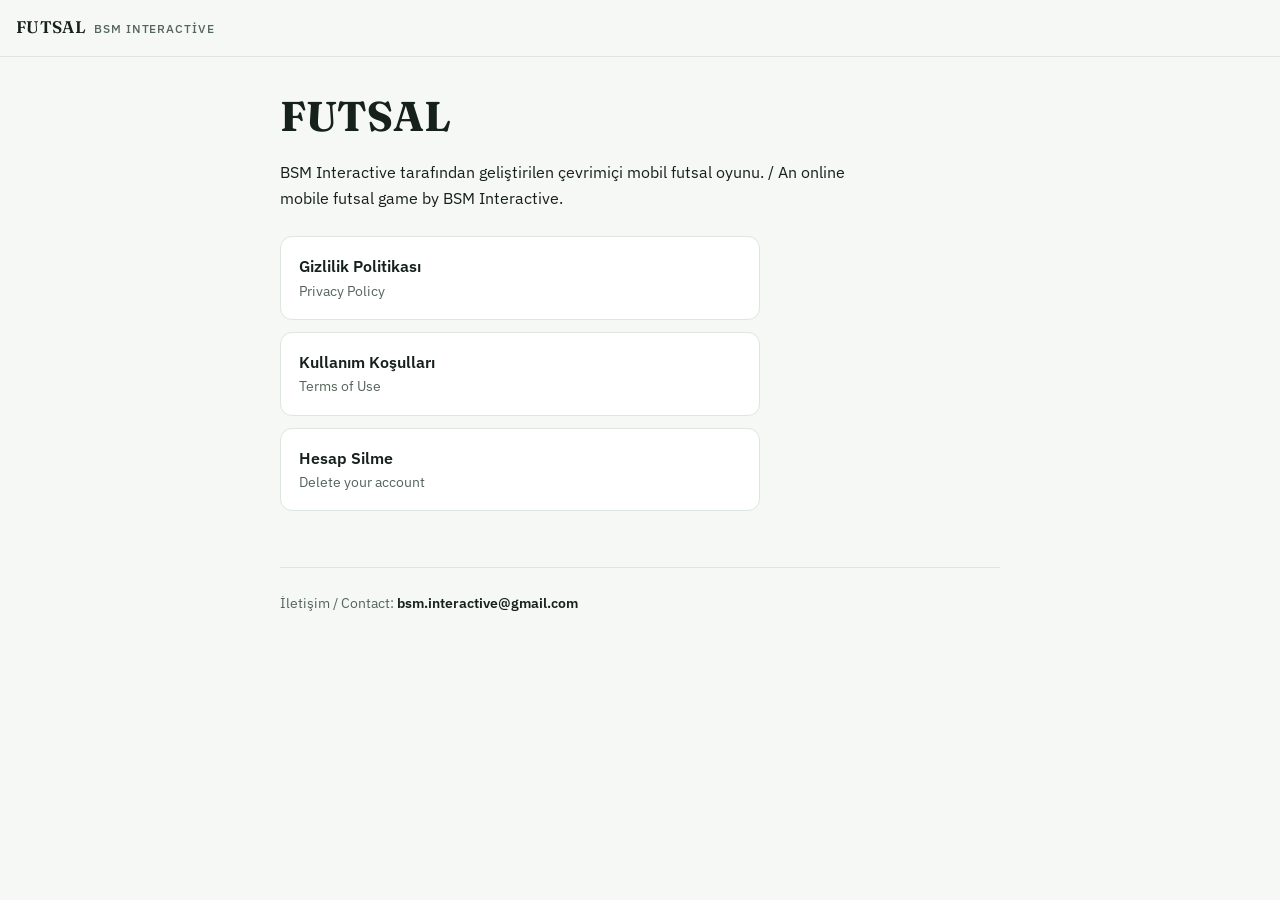
==== index.html @ 87090e3b "FUTSAL: gizlilik politikasi, kullanim kosullari, hesap silme" ====
<!doctype html>
<html lang="tr">
<head>
<meta charset="utf-8">
<meta name="viewport" content="width=device-width,initial-scale=1">
<title>FUTSAL — BSM Interactive</title>
<meta name="description" content="FUTSAL (BSM Interactive): privacy policy, terms of use and account deletion.">
<link rel="stylesheet" href="https://fonts.googleapis.com/css2?family=Fraunces:wght@500;600&family=IBM+Plex+Sans:wght@400;500;600&display=swap">
<link rel="stylesheet" href="style.css">
</head>
<body>
<div class="bar">
  <a class="brand" href="./">FUTSAL <span>BSM Interactive</span></a>
</div>
<main>
  <div class="hero">
    <h1>FUTSAL</h1>
    <p class="intro">BSM Interactive tarafından geliştirilen çevrimiçi mobil futsal oyunu. / An online mobile futsal game by BSM Interactive.</p>
  </div>
  <div class="links">
    <a href="privacy.html">Gizlilik Politikası <span>Privacy Policy</span></a>
    <a href="terms.html">Kullanım Koşulları <span>Terms of Use</span></a>
    <a href="privacy.html#hesap-silme">Hesap Silme <span>Delete your account</span></a>
  </div>
  <footer>
    İletişim / Contact: <span class="mail">bsm.interactive@gmail.com</span>
  </footer>
</main>
</body>
</html>
---- style.css ----
/* FUTSAL yasal sayfalar: tek okuma sutunu, yapiskan marka cubugu (TR / EN), numarali bolumler. */
:root{
  --bg:#F5F8F4; --surface:#FFFFFF; --text:#16201C; --text-muted:#54655B;
  --accent:#1C7A46; --accent-soft:#E4F2E9; --border:#DDE6DF;
  --serif:'Fraunces',Georgia,'Times New Roman',serif;
  --sans:'IBM Plex Sans',-apple-system,BlinkMacSystemFont,'Segoe UI',sans-serif;
  color-scheme:light;
}
@media (prefers-color-scheme: dark){
  :root{
    --bg:#0F1613; --surface:#161F1A; --text:#E9F0EA; --text-muted:#9BAAA0;
    --accent:#42CE80; --accent-soft:#16281E; --border:#283530; color-scheme:dark;
  }
}
*{box-sizing:border-box;}
html{scroll-padding-top:64px;}
body{margin:0;background:var(--bg);color:var(--text);font-family:var(--sans);font-size:16px;line-height:1.65;padding-inline:16px;}
a{color:var(--accent);}
[hidden]{display:none!important;}
.bar{position:sticky;top:0;z-index:5;display:flex;align-items:center;justify-content:space-between;gap:12px;padding-block:14px;background:var(--bg);border-bottom:1px solid var(--border);margin-inline:-16px;padding-inline:16px;}
.brand{display:flex;align-items:baseline;gap:8px;font-family:var(--serif);font-weight:600;font-size:1.05rem;letter-spacing:.02em;color:var(--text);text-decoration:none;}
.brand span{font-family:var(--sans);font-weight:500;font-size:.72rem;color:var(--text-muted);text-transform:uppercase;letter-spacing:.08em;}
.langtoggle{display:flex;border:1px solid var(--border);border-radius:999px;overflow:hidden;font-size:.78rem;font-weight:600;}
.langtoggle button{appearance:none;border:none;background:transparent;color:var(--text-muted);padding:6px 14px;cursor:pointer;font:inherit;}
.langtoggle button.active{background:var(--accent);color:var(--bg);}
.langtoggle button:focus-visible{outline:2px solid var(--accent);outline-offset:2px;}
main{max-width:720px;margin-inline:auto;padding-block:36px 64px;}
.hero h1{font-family:var(--serif);font-size:clamp(1.9rem,5vw,2.6rem);line-height:1.15;margin:0 0 8px;text-wrap:balance;}
.hero .meta{color:var(--text-muted);font-size:.85rem;margin:0 0 4px;}
.hero .intro{margin-top:18px;font-size:1.02rem;max-width:60ch;}
section{margin-top:40px;padding-top:28px;border-top:1px solid var(--border);}
section .num{display:inline-flex;align-items:center;justify-content:center;width:28px;height:28px;border-radius:8px;background:var(--accent-soft);color:var(--accent);font-family:var(--serif);font-weight:600;font-size:.85rem;margin-right:10px;font-variant-numeric:tabular-nums;flex:none;}
section h2{font-family:var(--serif);font-size:1.35rem;display:flex;align-items:center;margin:0 0 14px;text-wrap:balance;}
section h3{font-size:1rem;margin:18px 0 8px;}
section p,section li{max-width:64ch;}
section p{margin:0 0 12px;}
section ul,section ol{margin:0 0 12px;padding-left:1.2em;}
section li{margin-bottom:8px;}
.callout{background:var(--accent-soft);border:1px solid var(--border);border-radius:12px;padding:14px 16px;font-size:.92rem;max-width:64ch;}
.tablewrap{overflow-x:auto;margin:0 0 12px;}
table{border-collapse:collapse;font-size:.9rem;min-width:520px;width:100%;}
th,td{text-align:left;vertical-align:top;padding:8px 10px;border-bottom:1px solid var(--border);}
th{font-weight:600;color:var(--text-muted);font-size:.78rem;text-transform:uppercase;letter-spacing:.06em;}
footer{margin-top:56px;padding-top:24px;border-top:1px solid var(--border);color:var(--text-muted);font-size:.85rem;}
.mail{font-weight:600;color:var(--text);user-select:all;}
.links{display:grid;gap:12px;margin-top:24px;max-width:480px;}
.links a{display:block;padding:16px 18px;border:1px solid var(--border);border-radius:12px;background:var(--surface);color:var(--text);text-decoration:none;font-weight:600;}
.links a span{display:block;font-weight:400;font-size:.88rem;color:var(--text-muted);}
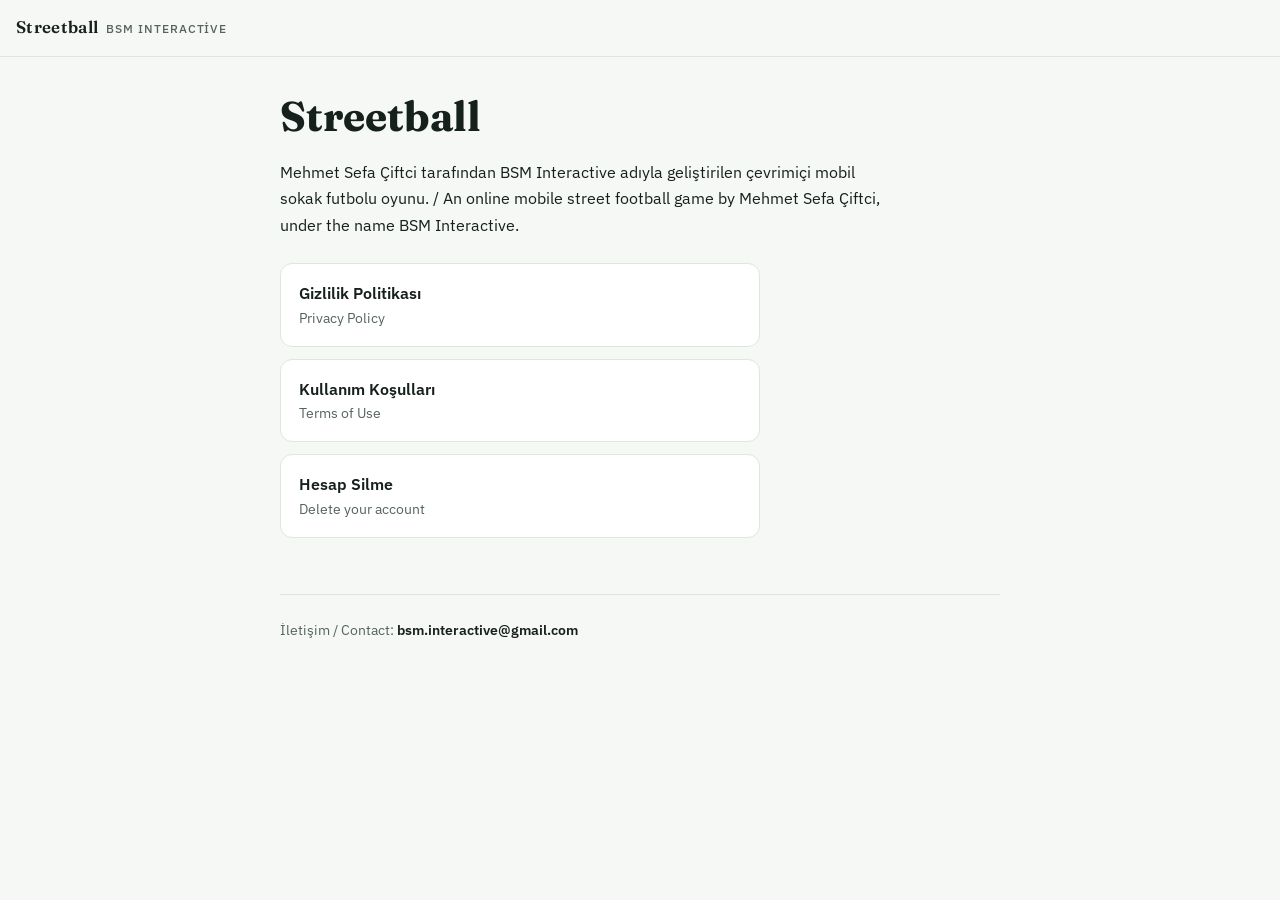
==== commit 2f8dd372: "Streetball: oyun adi, veri sorumlusu, kullanim olaylari, reklam ve guvenlik bolumu guncellendi (30 E" ====
--- a/index.html
+++ b/index.html
@@ -3,19 +3,19 @@
 <head>
 <meta charset="utf-8">
 <meta name="viewport" content="width=device-width,initial-scale=1">
-<title>FUTSAL — BSM Interactive</title>
-<meta name="description" content="FUTSAL (BSM Interactive): privacy policy, terms of use and account deletion.">
+<title>Streetball — BSM Interactive</title>
+<meta name="description" content="Streetball (BSM Interactive): privacy policy, terms of use and account deletion.">
 <link rel="stylesheet" href="https://fonts.googleapis.com/css2?family=Fraunces:wght@500;600&family=IBM+Plex+Sans:wght@400;500;600&display=swap">
 <link rel="stylesheet" href="style.css">
 </head>
 <body>
 <div class="bar">
-  <a class="brand" href="./">FUTSAL <span>BSM Interactive</span></a>
+  <a class="brand" href="./">Streetball <span>BSM Interactive</span></a>
 </div>
 <main>
   <div class="hero">
-    <h1>FUTSAL</h1>
-    <p class="intro">BSM Interactive tarafından geliştirilen çevrimiçi mobil futsal oyunu. / An online mobile futsal game by BSM Interactive.</p>
+    <h1>Streetball</h1>
+    <p class="intro">Mehmet Sefa Çiftci tarafından BSM Interactive adıyla geliştirilen çevrimiçi mobil sokak futbolu oyunu. / An online mobile street football game by Mehmet Sefa Çiftci, under the name BSM Interactive.</p>
   </div>
   <div class="links">
     <a href="privacy.html">Gizlilik Politikası <span>Privacy Policy</span></a>
--- a/style.css
+++ b/style.css
@@ -1,4 +1,4 @@
-/* FUTSAL yasal sayfalar: tek okuma sutunu, yapiskan marka cubugu (TR / EN), numarali bolumler. */
+/* Streetball yasal sayfalar: tek okuma sutunu, yapiskan marka cubugu (TR / EN), numarali bolumler. */
 :root{
   --bg:#F5F8F4; --surface:#FFFFFF; --text:#16201C; --text-muted:#54655B;
   --accent:#1C7A46; --accent-soft:#E4F2E9; --border:#DDE6DF;
